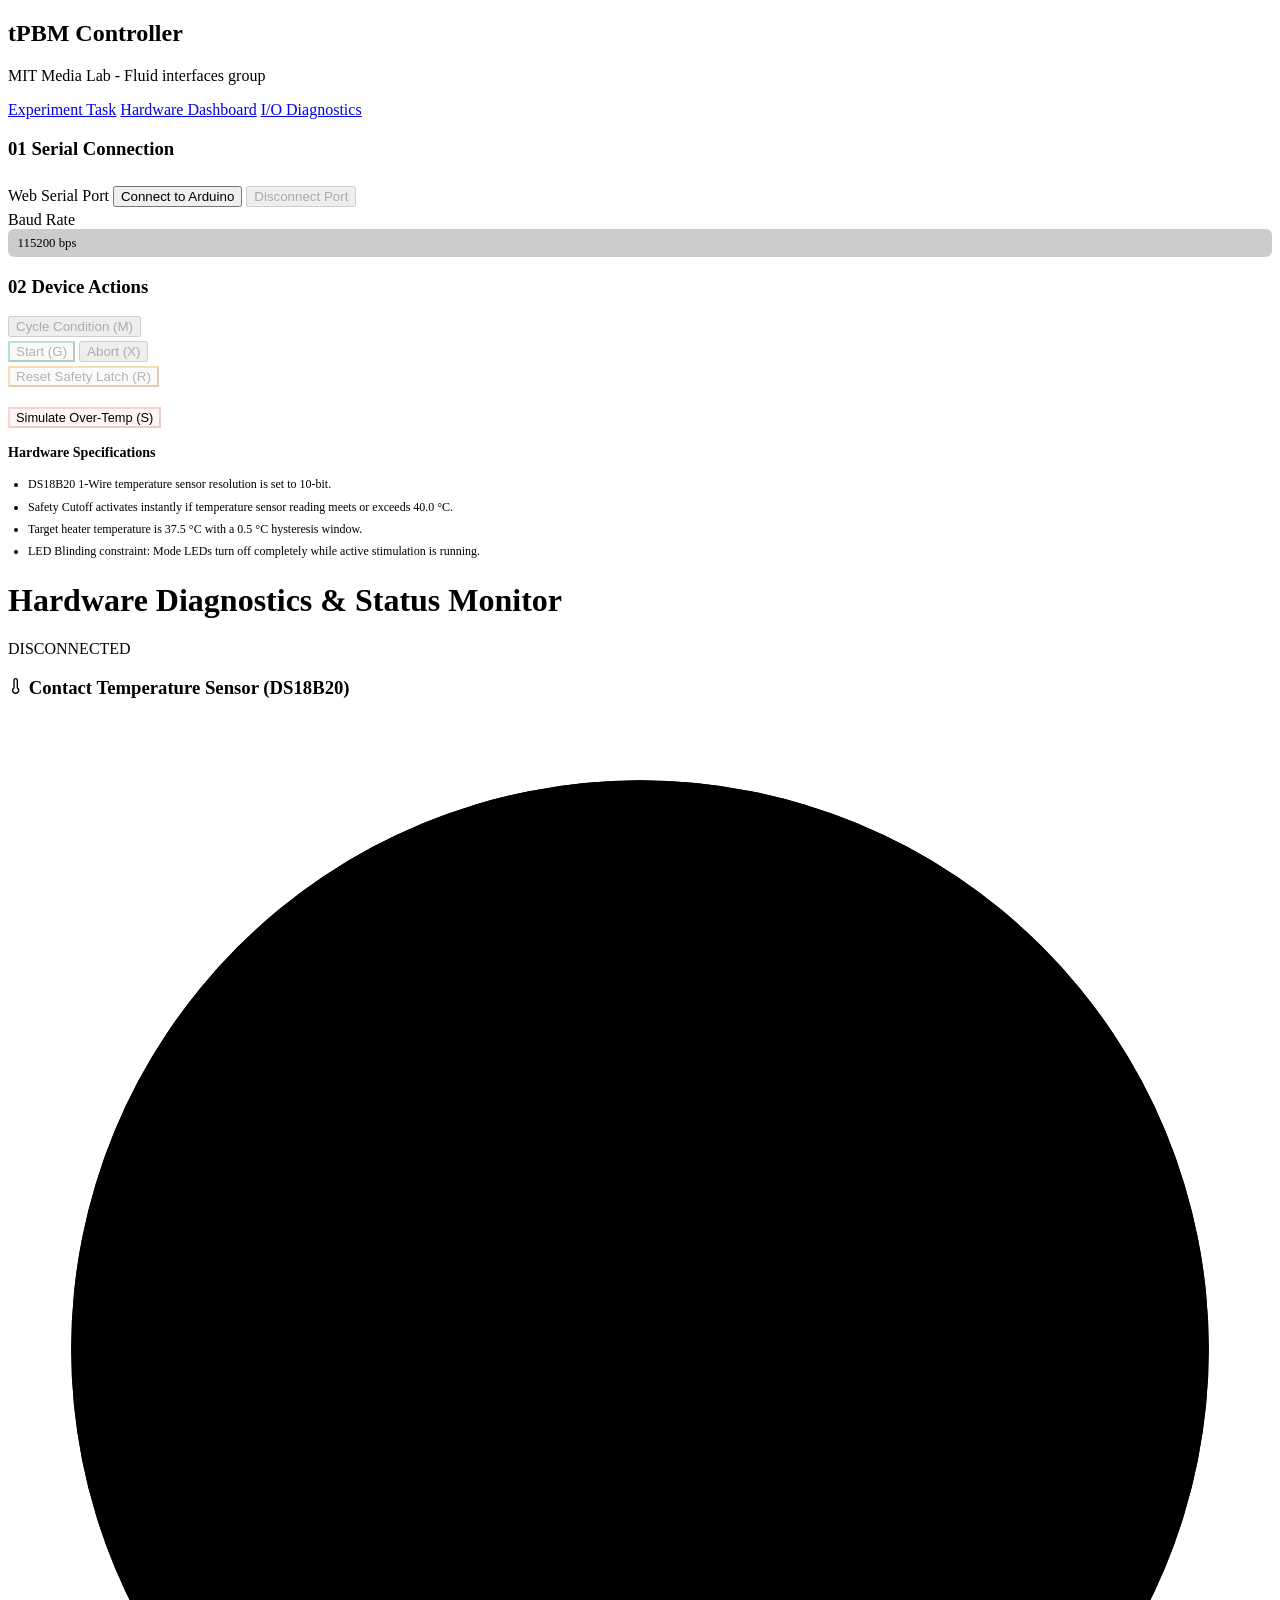
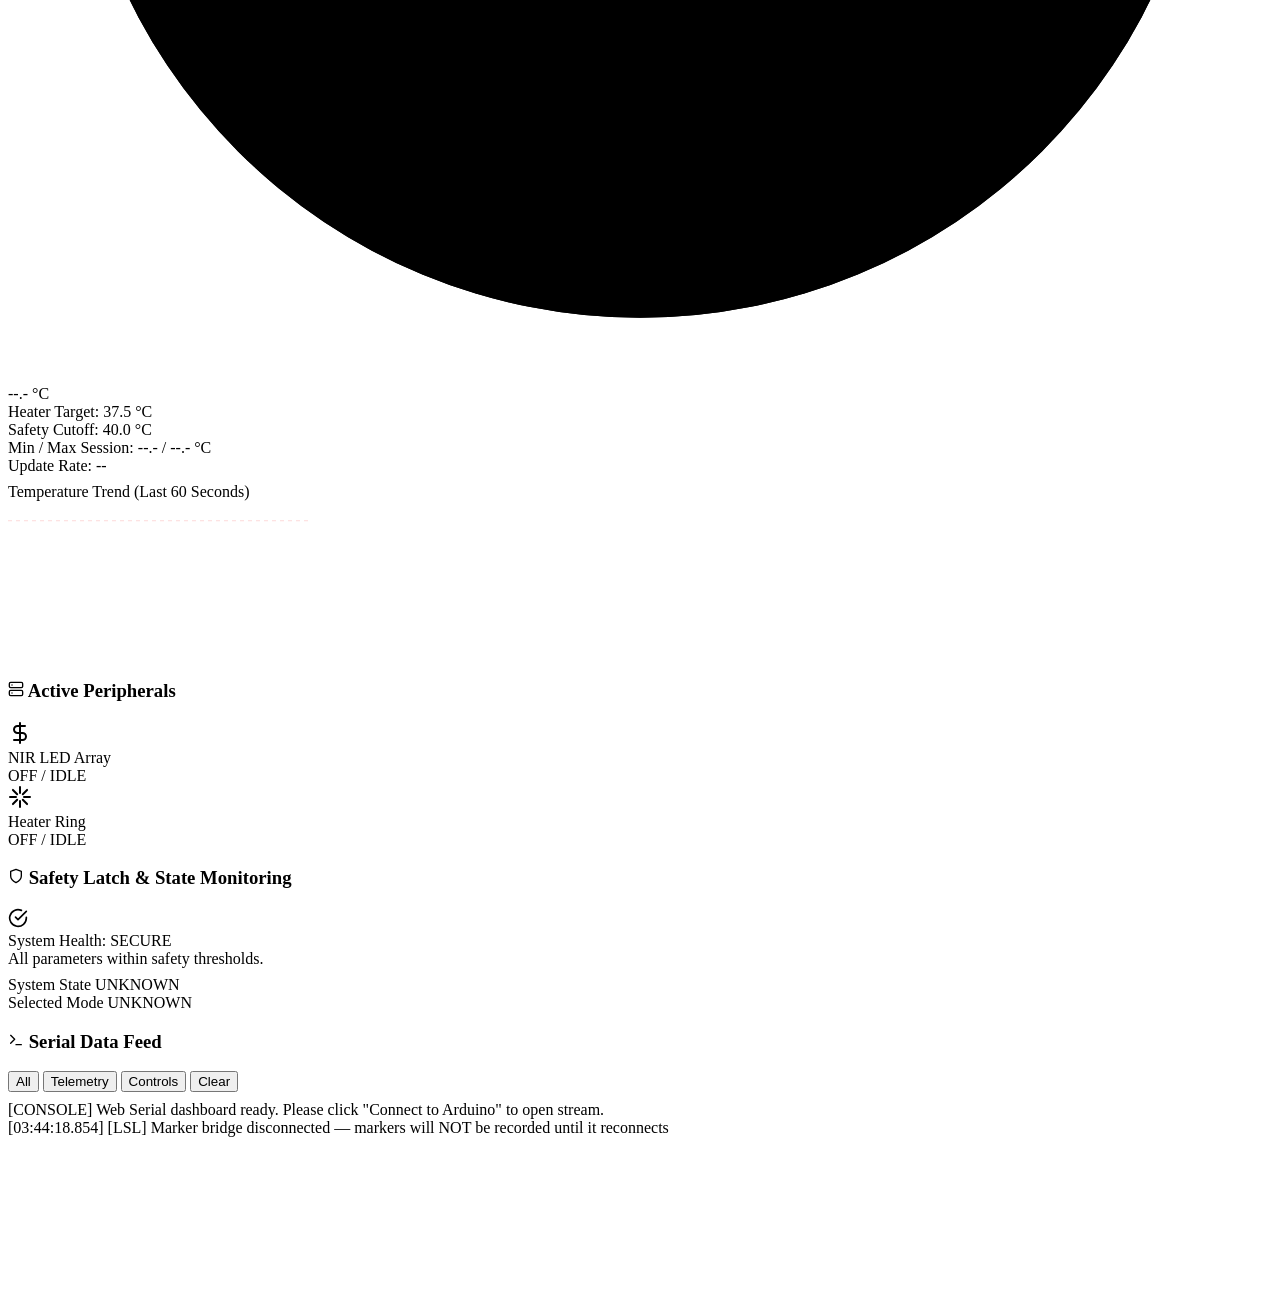
==== APP/arduino.html @ b8e6b04e "Add LSL marker bridge and wire experiment events to it New lsl_bridge/ (Python): publishes an LSL 't" ====
<!DOCTYPE html>
<html lang="en">
<head>
  <meta charset="UTF-8">
  <meta name="viewport" content="width=device-width, initial-scale=1.0">
  <title>NIR tPBM Arduino Dashboard</title>
  <link rel="preconnect" href="https://fonts.googleapis.com">
  <link rel="preconnect" href="https://fonts.gstatic.com" crossorigin>
  <link href="https://fonts.googleapis.com/css2?family=Outfit:wght@300;400;500;600;700&family=JetBrains+Mono:wght@400;500&display=swap" rel="stylesheet">
  <link rel="stylesheet" href="index.css">
</head>
<body>
  <div class="app-container">
    
    <!-- Sidebar Controls -->
    <aside class="dashboard-sidebar">
      <div class="sidebar-header">
        <div class="logo-area">
          <span class="logo-pulse"></span>
          <h2>tPBM Controller</h2>
        </div>
        <p class="subtitle">MIT Media Lab - Fluid interfaces group</p>
        <nav class="nav-links">
          <a href="index.html" class="nav-link">Experiment Task</a>
          <a href="arduino.html" class="nav-link active">Hardware Dashboard</a>
          <a href="io_test.html" class="nav-link">I/O Diagnostics</a>
        </nav>
      </div>

      <!-- Serial Interface Card -->
      <section class="panel-section">
        <h3><span class="section-num">01</span> Serial Connection</h3>
        <div class="input-group">
          <label>Web Serial Port</label>
          <button id="btn-serial-connect" class="btn btn-primary">Connect to Arduino</button>
          <button id="btn-serial-disconnect" class="btn btn-secondary" style="margin-top: 0.5rem;" disabled>Disconnect Port</button>
        </div>
        <div class="input-group" style="margin-top: 0.25rem;">
          <label>Baud Rate</label>
          <div style="font-family: var(--font-mono); font-size: 0.8rem; padding: 0.4rem 0.6rem; background: rgba(0,0,0,0.2); border-radius: 6px; border: 1px solid var(--border-color);">
            115200 bps
          </div>
        </div>
      </section>

      <!-- Hardware Controls -->
      <section class="panel-section">
        <h3><span class="section-num">02</span> Device Actions</h3>
        <button id="btn-cycle-mode" class="btn btn-secondary" disabled>Cycle Condition (M)</button>
        <div class="grid-2" style="margin-top: 0.25rem;">
          <button id="btn-start-stim" class="btn btn-secondary" style="border-color: rgba(16, 185, 129, 0.3);" disabled>Start (G)</button>
          <button id="btn-stop-stim" class="btn btn-danger" disabled>Abort (X)</button>
        </div>
        <button id="btn-reset-safety" class="btn btn-secondary" style="margin-top: 0.25rem; border-color: rgba(245, 158, 11, 0.3);" disabled>Reset Safety Latch (R)</button>
        
        <div style="border-top: 1px solid var(--border-color); padding-top: 0.75rem; margin-top: 0.5rem;">
          <button id="btn-sim-temp" class="btn btn-secondary" style="font-size: 0.8rem; background: rgba(239, 68, 68, 0.05); border-color: rgba(239, 68, 68, 0.2); color: var(--color-danger);" disabled>Simulate Over-Temp (S)</button>
        </div>
      </section>

      <!-- Connection Help -->
      <section class="panel-section" style="font-size: 0.75rem; line-height: 1.4; color: var(--text-muted);">
        <h3>Hardware Specifications</h3>
        <ul style="padding-left: 1.25rem; display: flex; flex-direction: column; gap: 0.35rem;">
          <li>DS18B20 1-Wire temperature sensor resolution is set to 10-bit.</li>
          <li>Safety Cutoff activates instantly if temperature sensor reading meets or exceeds 40.0 °C.</li>
          <li>Target heater temperature is 37.5 °C with a 0.5 °C hysteresis window.</li>
          <li>LED Blinding constraint: Mode LEDs turn off completely while active stimulation is running.</li>
        </ul>
      </section>
    </aside>

    <!-- Main Diagnostics Dashboard -->
    <main class="diagnostics-view">
      
      <!-- Dashboard Top Header Bar -->
      <div class="diagnostics-header">
        <h1>Hardware Diagnostics & Status Monitor</h1>
        <div id="connection-badge" class="arduino-badge disconnected">
          <span class="badge-dot"></span>
          <span id="connection-status-text">DISCONNECTED</span>
        </div>
      </div>

      <!-- Main Grid Layout -->
      <div class="diagnostics-grid">
        
        <!-- Left Column: Temperature and Actuators -->
        <div class="diagnostics-col">
          
          <!-- Temperature Widget Card -->
          <div class="diag-card" style="flex-grow: 1;">
            <h3>
              <svg width="16" height="16" viewBox="0 0 24 24" fill="none" stroke="currentColor" stroke-width="2" stroke-linecap="round" stroke-linejoin="round" style="color: var(--accent-secondary);"><path d="M14 14.76V3.5a2.5 2.5 0 0 0-5 0v11.26a4.5 4.5 0 1 0 5 0z"/></svg>
              Contact Temperature Sensor (DS18B20)
            </h3>
            <div class="diag-card-content">
              <div class="temp-gauge-container">
                
                <!-- SVG Radial Gauge -->
                <div class="temp-gauge-radial">
                  <svg class="temp-gauge-svg" viewBox="0 0 100 100">
                    <circle class="temp-gauge-bg" cx="50" cy="50" r="45" />
                    <circle id="temp-gauge-fill" class="temp-gauge-fill" cx="50" cy="50" r="45" />
                  </svg>
                  <div class="temp-gauge-text">
                    <span id="temp-display-val" class="temp-val-large">--.-</span>
                    <span class="temp-unit">°C</span>
                  </div>
                </div>

                <!-- Temperature Stats -->
                <div class="temp-stats">
                  <div class="temp-stat-row">
                    <span class="temp-stat-label">Heater Target:</span>
                    <span class="temp-stat-value" style="color: var(--color-warning);">37.5 °C</span>
                  </div>
                  <div class="temp-stat-row">
                    <span class="temp-stat-label">Safety Cutoff:</span>
                    <span class="temp-stat-value" style="color: var(--color-danger);">40.0 °C</span>
                  </div>
                  <div class="temp-stat-row">
                    <span class="temp-stat-label">Min / Max Session:</span>
                    <span class="temp-stat-value"><span id="temp-session-min">--.-</span> / <span id="temp-session-max">--.-</span> °C</span>
                  </div>
                  <div class="temp-stat-row">
                    <span class="temp-stat-label">Update Rate:</span>
                    <span class="temp-stat-value" id="temp-update-rate">--</span>
                  </div>
                </div>

              </div>

              <!-- Canvas Sparkline -->
              <div style="display: flex; flex-direction: column; gap: 0.35rem; margin-top: 0.5rem;">
                <span class="metric-label">Temperature Trend (Last 60 Seconds)</span>
                <div class="temp-history-container">
                  <canvas id="temp-sparkline" class="temp-history-canvas"></canvas>
                </div>
              </div>
            </div>
          </div>

          <!-- Actuators Panel -->
          <div class="diag-card">
            <h3>
              <svg width="16" height="16" viewBox="0 0 24 24" fill="none" stroke="currentColor" stroke-width="2" stroke-linecap="round" stroke-linejoin="round" style="color: var(--accent-primary);"><rect x="2" y="2" width="20" height="8" rx="2" ry="2"/><rect x="2" y="14" width="20" height="8" rx="2" ry="2"/><line x1="6" y1="6" x2="6.01" y2="6"/><line x1="6" y1="18" x2="6.01" y2="18"/></svg>
              Active Peripherals
            </h3>
            <div class="actuator-row">
              
              <!-- LEDs Pulse Indicator -->
              <div id="block-pulse" class="actuator-block">
                <div class="actuator-icon-wrapper">
                  <svg width="24" height="24" viewBox="0 0 24 24" fill="none" stroke="currentColor" stroke-width="2" stroke-linecap="round" stroke-linejoin="round"><path d="M12 2v20M17 5H9.5a3.5 3.5 0 0 0 0 7h5a3.5 3.5 0 0 1 0 7H6"/></svg>
                  <span class="actuator-indicator-dot"></span>
                </div>
                <div>
                  <div class="actuator-label">NIR LED Array</div>
                  <div id="pulse-status-text" class="actuator-status-txt">OFF / IDLE</div>
                </div>
              </div>

              <!-- Heater Status Indicator -->
              <div id="block-heater" class="actuator-block">
                <div class="actuator-icon-wrapper">
                  <svg width="24" height="24" viewBox="0 0 24 24" fill="none" stroke="currentColor" stroke-width="2" stroke-linecap="round" stroke-linejoin="round"><path d="M12 2v6M12 16v6M4.93 4.93l4.24 4.24M14.83 14.83l4.24 4.24M2 12h6M16 12h6M4.93 19.07l4.24-4.24M14.83 9.17l4.24-4.24"/></svg>
                  <span class="actuator-indicator-dot"></span>
                </div>
                <div>
                  <div class="actuator-label">Heater Ring</div>
                  <div id="heater-status-text" class="actuator-status-txt">OFF / IDLE</div>
                </div>
              </div>

            </div>
          </div>

        </div>

        <!-- Right Column: Safety & Terminal Logs -->
        <div class="diagnostics-col">
          
          <!-- System Integrity & Latch -->
          <div class="diag-card">
            <h3>
              <svg width="16" height="16" viewBox="0 0 24 24" fill="none" stroke="currentColor" stroke-width="2" stroke-linecap="round" stroke-linejoin="round" style="color: var(--color-success);"><path d="M12 22s8-4 8-10V5l-8-3-8 3v7c0 6 8 10 8 10z"/></svg>
              Safety Latch & State Monitoring
            </h3>
            
            <div id="safety-status-box" class="safety-status-box">
              <div class="safety-icon-container">
                <svg id="safety-icon-ok" width="20" height="20" viewBox="0 0 24 24" fill="none" stroke="currentColor" stroke-width="2" stroke-linecap="round" stroke-linejoin="round"><path d="M22 11.08V12a10 10 0 1 1-5.93-9.14"/><polyline points="22 4 12 14.01 9 11.01"/></svg>
                <svg id="safety-icon-tripped" width="20" height="20" viewBox="0 0 24 24" fill="none" stroke="currentColor" stroke-width="2" stroke-linecap="round" stroke-linejoin="round" style="display: none;"><path d="M10.29 3.86L1.82 18a2 2 0 0 0 1.71 3h16.94a2 2 0 0 0 1.71-3L13.71 3.86a2 2 0 0 0-3.42 0z"/><line x1="12" y1="9" x2="12" y2="13"/><line x1="12" y1="17" x2="12.01" y2="17"/></svg>
              </div>
              <div class="safety-info">
                <div id="safety-title-text" class="safety-title">System Health: SECURE</div>
                <div id="safety-desc-text" class="safety-desc">All parameters within safety thresholds.</div>
              </div>
            </div>

            <div class="state-summary-row" style="margin-top: 0.5rem;">
              <div class="state-summary-box">
                <span class="metric-label">System State</span>
                <span id="arduino-state-val" class="metric-value highlight" style="font-size: 1rem;">UNKNOWN</span>
              </div>
              <div class="state-summary-box">
                <span class="metric-label">Selected Mode</span>
                <span id="arduino-condition-val" class="metric-value" style="font-size: 1rem; color: var(--text-main);">UNKNOWN</span>
              </div>
            </div>
          </div>

          <!-- Raw Data Logs Card -->
          <div class="diag-card" style="flex-grow: 1; min-height: 250px;">
            <div class="console-header" style="border-bottom: 1px solid rgba(255, 255, 255, 0.04); padding-bottom: 0.5rem;">
              <h3>
                <svg width="16" height="16" viewBox="0 0 24 24" fill="none" stroke="currentColor" stroke-width="2" stroke-linecap="round" stroke-linejoin="round" style="color: var(--accent-secondary);"><polyline points="4 17 10 11 4 5"/><line x1="12" y1="19" x2="20" y2="19"/></svg>
                Serial Data Feed
              </h3>
              <div class="log-filters">
                <button class="filter-btn active" data-filter="all">All</button>
                <button class="filter-btn" data-filter="telemetry">Telemetry</button>
                <button class="filter-btn" data-filter="controls">Controls</button>
                <button class="filter-btn" id="btn-clear-diag-console">Clear</button>
              </div>
            </div>
            
            <div id="diag-console-output" class="console-terminal" style="flex-grow: 1; max-height: none;">
              <div class="log-line system">[CONSOLE] Web Serial dashboard ready. Please click "Connect to Arduino" to open stream.</div>
            </div>
          </div>

        </div>

      </div>

    </main>

  </div>

  <script src="lsl_markers.js?v=1"></script>
  <script src="arduino.js"></script>
</body>
</html>
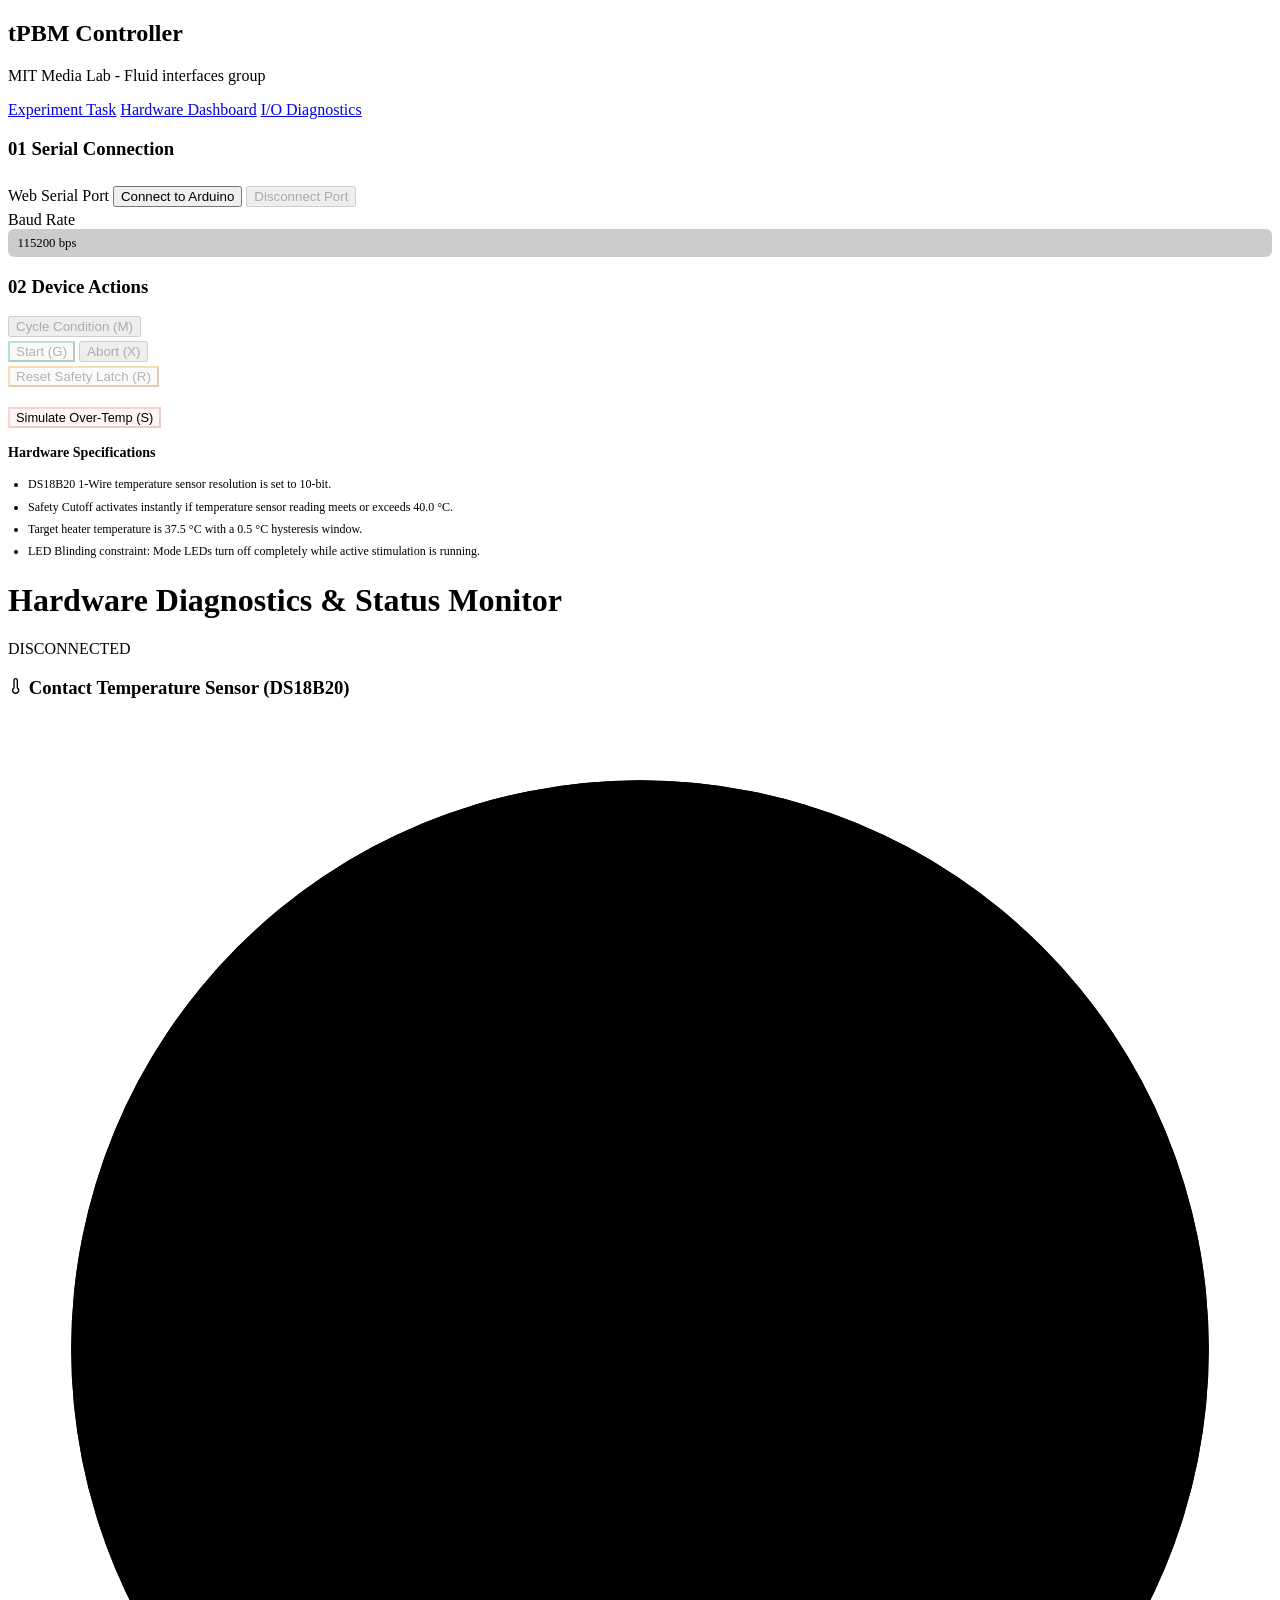
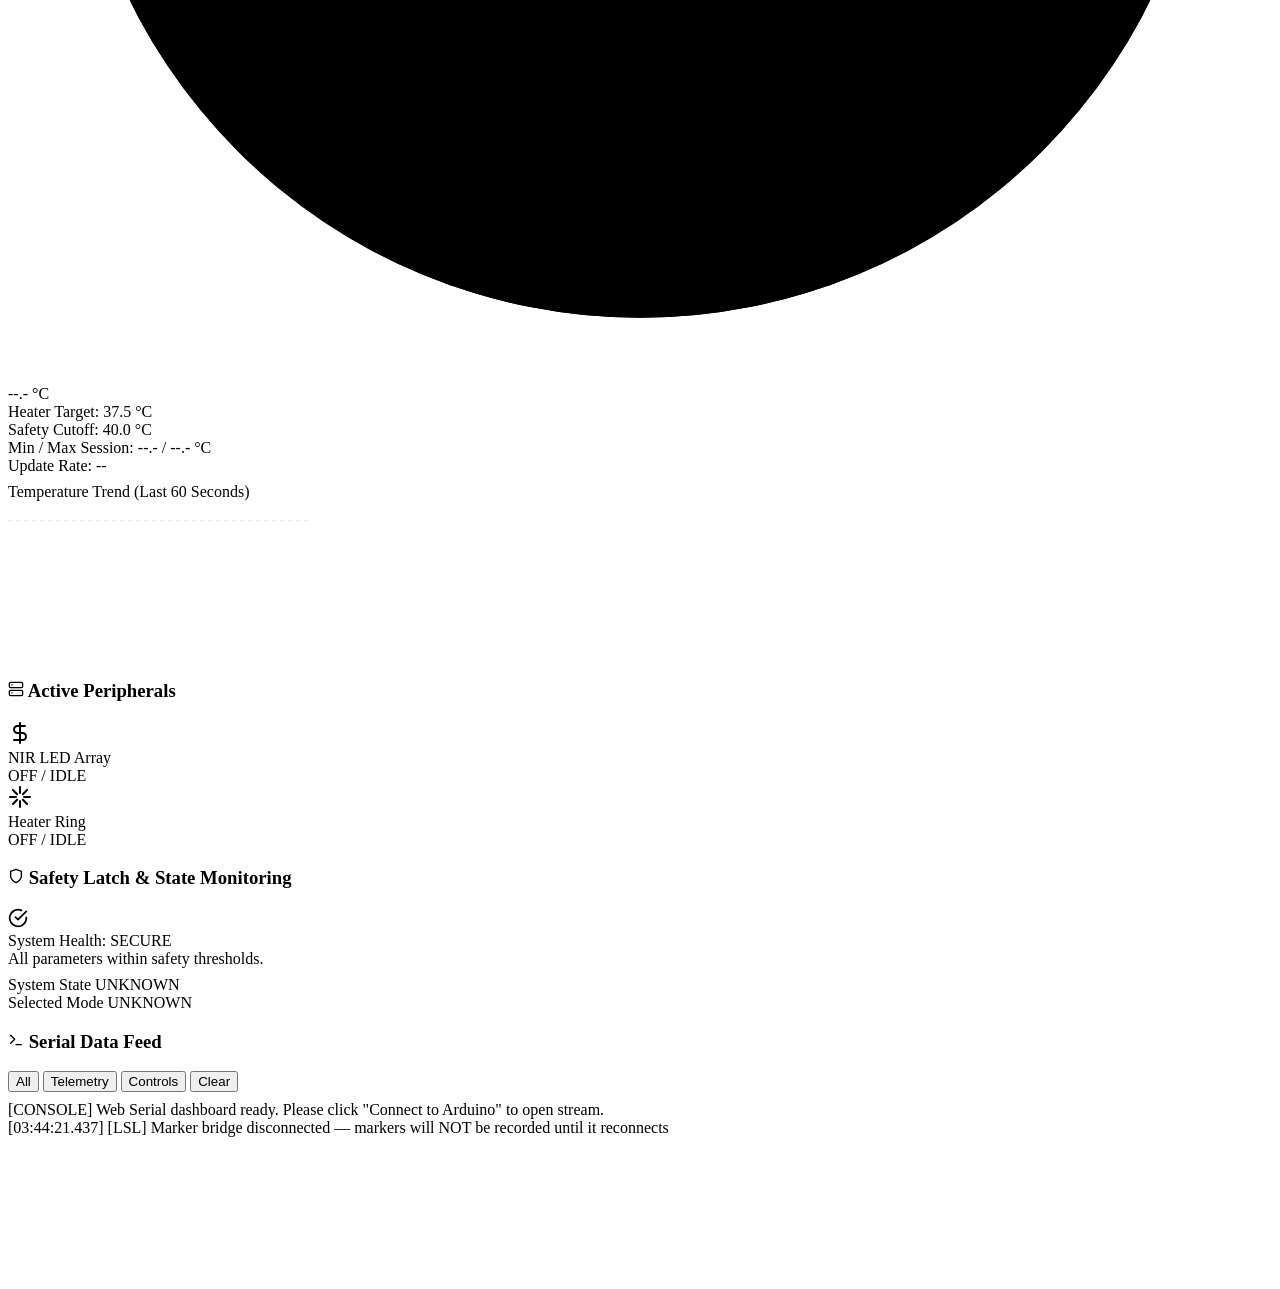
==== commit 0a1f6a4f: "Fix hardware dashboard showing UNKNOWN state/mode at idle Two display bugs made the dashboard look d" ====
--- a/APP/arduino.html
+++ b/APP/arduino.html
@@ -240,6 +240,6 @@
   </div>
 
   <script src="lsl_markers.js?v=1"></script>
-  <script src="arduino.js"></script>
+  <script src="arduino.js?v=2"></script>
 </body>
 </html>
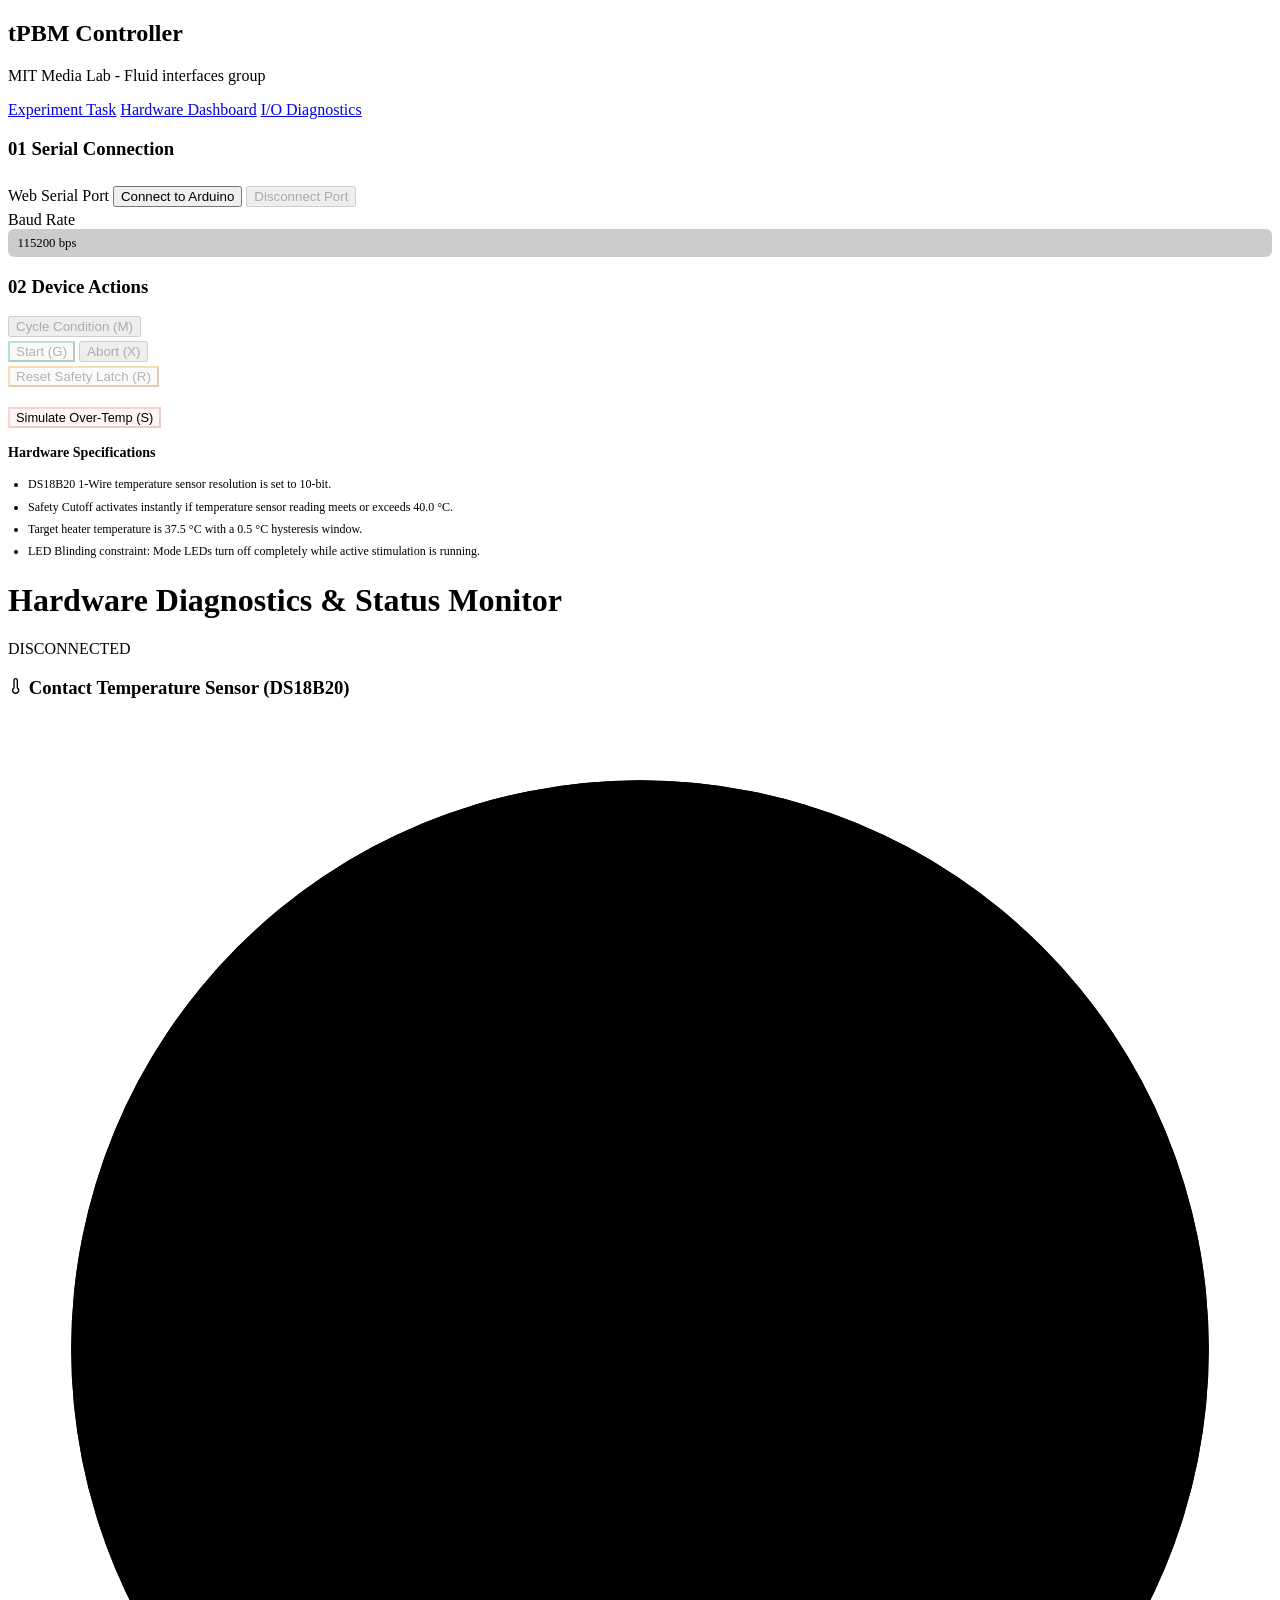
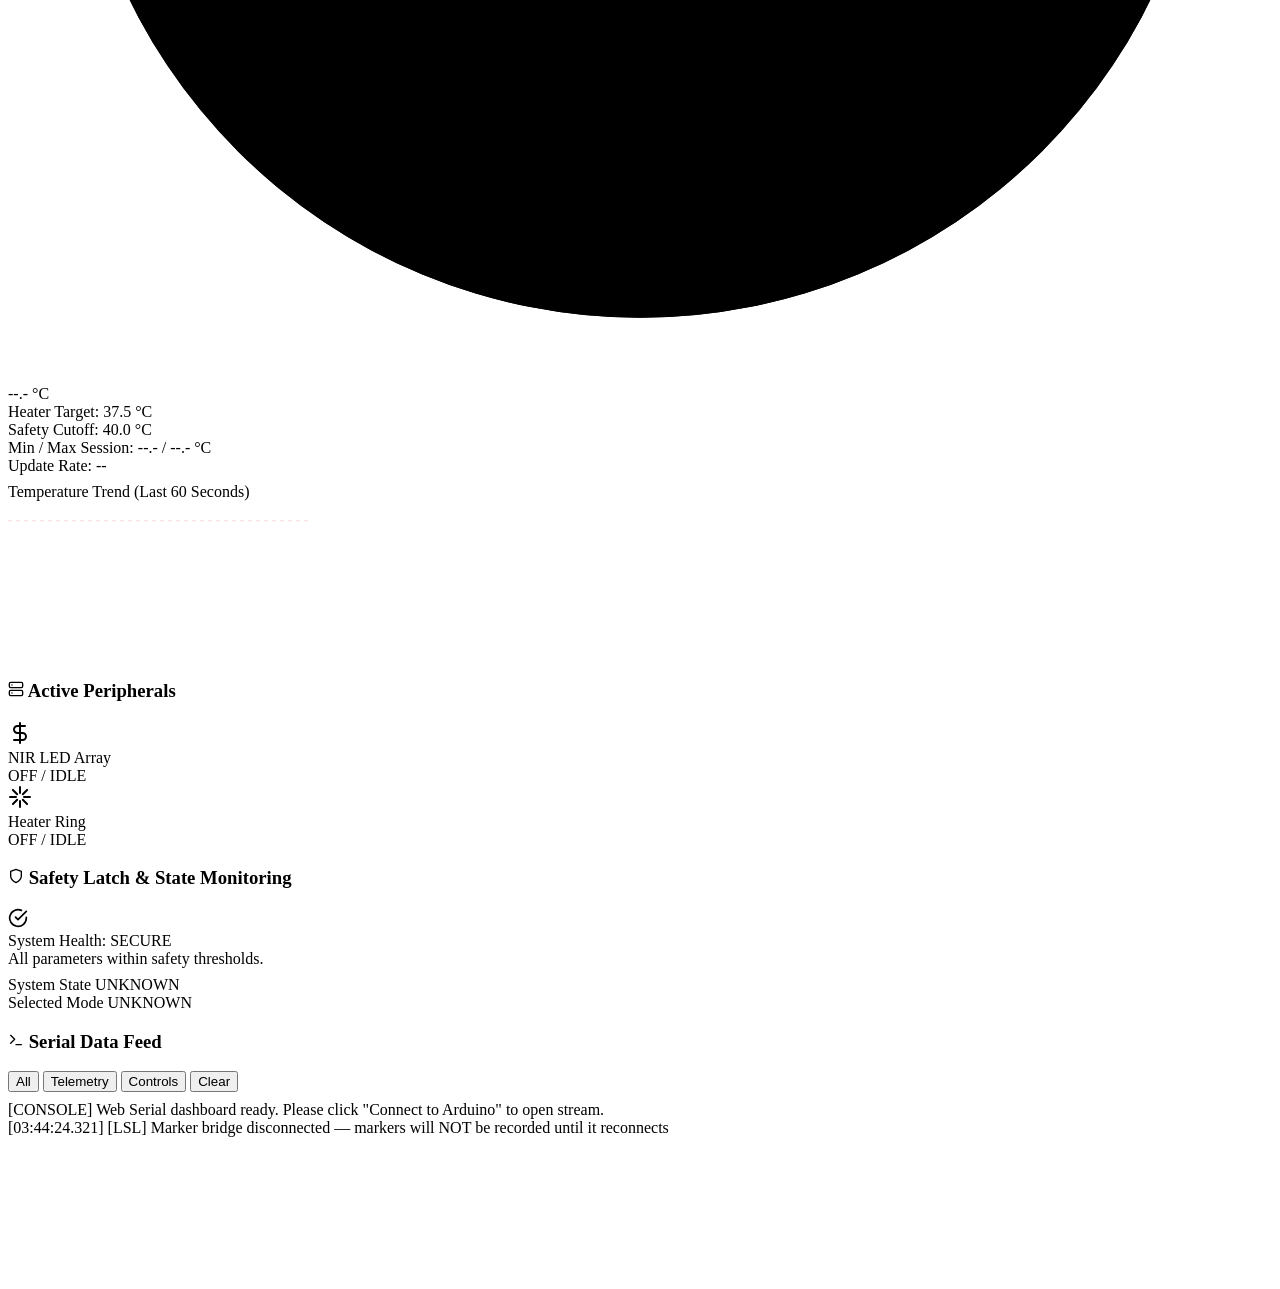
==== commit 3627e1c1: "Fix dashboard read loop crashing on invalid canvas color The sparkline called addColorStop with 'var" ====
--- a/APP/arduino.html
+++ b/APP/arduino.html
@@ -240,6 +240,6 @@
   </div>
 
   <script src="lsl_markers.js?v=1"></script>
-  <script src="arduino.js?v=2"></script>
+  <script src="arduino.js?v=3"></script>
 </body>
 </html>
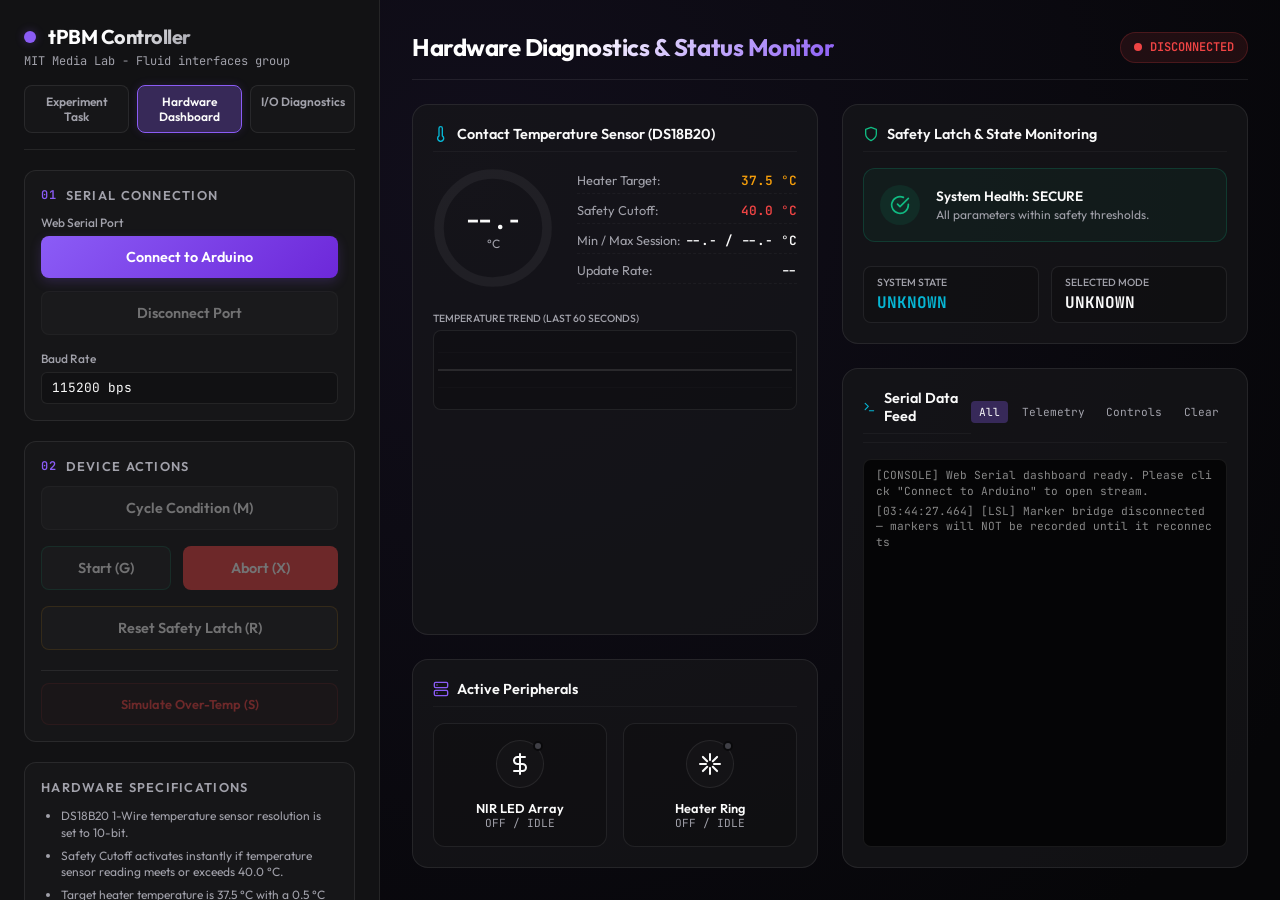
==== commit 0b9f351e: "Fix hardware-dashboard safety bugs, add live condition switch and cross-tab serial lock Firmware (fi" ====
--- a/APP/arduino.html
+++ b/APP/arduino.html
@@ -239,7 +239,8 @@
 
   </div>
 
+  <script src="serial_lock.js?v=1"></script>
   <script src="lsl_markers.js?v=1"></script>
-  <script src="arduino.js?v=3"></script>
+  <script src="arduino.js?v=6"></script>
 </body>
 </html>
--- a/APP/index.css
+++ b/APP/index.css
@@ -0,0 +1,1106 @@
+/* Modern CSS Variables & Reset */
+:root {
+  --bg-dark: #09090b;
+  --bg-panel: rgba(24, 24, 27, 0.7);
+  --border-color: rgba(255, 255, 255, 0.08);
+  
+  --accent-primary: #8b5cf6; /* violet-500 */
+  --accent-primary-glow: rgba(139, 92, 246, 0.3);
+  --accent-secondary: #06b6d4; /* cyan-500 */
+  
+  --color-success: #10b981; /* emerald-500 */
+  --color-warning: #f59e0b; /* amber-500 */
+  --color-danger: #ef4444; /* red-500 */
+  
+  --text-main: #fafafa;
+  --text-muted: #a1a1aa;
+  --text-dark: #27272a;
+  
+  --font-sans: 'Outfit', -apple-system, BlinkMacSystemFont, "Segoe UI", Roboto, sans-serif;
+  --font-mono: 'JetBrains Mono', monospace;
+}
+
+* {
+  box-sizing: border-box;
+  margin: 0;
+  padding: 0;
+  user-select: none;
+}
+
+body {
+  font-family: var(--font-sans);
+  background-color: var(--bg-dark);
+  color: var(--text-main);
+  overflow: hidden;
+  height: 100vh;
+  width: 100vw;
+}
+
+/* App Layout */
+.app-container {
+  display: flex;
+  height: 100vh;
+  width: 100vw;
+}
+
+/* Sidebar Dashboard Style */
+.dashboard-sidebar {
+  width: 380px;
+  background-color: #121214;
+  border-right: 1px solid var(--border-color);
+  padding: 1.5rem;
+  display: flex;
+  flex-direction: column;
+  gap: 1.25rem;
+  overflow-y: auto;
+  z-index: 10;
+  flex-shrink: 0;
+}
+
+.sidebar-header {
+  padding-bottom: 1rem;
+  border-bottom: 1px solid var(--border-color);
+}
+
+.logo-area {
+  display: flex;
+  align-items: center;
+  gap: 0.75rem;
+}
+
+.logo-pulse {
+  width: 12px;
+  height: 12px;
+  background-color: var(--accent-primary);
+  border-radius: 50%;
+  box-shadow: 0 0 10px var(--accent-primary-glow);
+  position: relative;
+  display: inline-block;
+}
+
+.logo-pulse::after {
+  content: '';
+  position: absolute;
+  top: -4px;
+  left: -4px;
+  right: -4px;
+  bottom: -4px;
+  border: 1px solid var(--accent-primary);
+  border-radius: 50%;
+  animation: pulse-ring 2s infinite ease-out;
+  opacity: 0;
+}
+
+@keyframes pulse-ring {
+  0% { transform: scale(0.5); opacity: 1; }
+  100% { transform: scale(1.8); opacity: 0; }
+}
+
+.logo-area h2 {
+  font-size: 1.25rem;
+  font-weight: 700;
+  letter-spacing: -0.025em;
+  background: linear-gradient(135deg, #fff 40%, var(--text-muted));
+  -webkit-background-clip: text;
+  -webkit-text-fill-color: transparent;
+}
+
+.subtitle {
+  font-size: 0.75rem;
+  color: var(--text-muted);
+  font-family: var(--font-mono);
+  margin-top: 0.25rem;
+}
+
+/* Panel Sections */
+.panel-section {
+  display: flex;
+  flex-direction: column;
+  gap: 0.75rem;
+  background-color: rgba(255, 255, 255, 0.02);
+  border: 1px solid var(--border-color);
+  padding: 1rem;
+  border-radius: 12px;
+}
+
+.panel-section h3 {
+  font-size: 0.8rem;
+  text-transform: uppercase;
+  letter-spacing: 0.1em;
+  color: var(--text-muted);
+  display: flex;
+  align-items: center;
+  gap: 0.5rem;
+  font-weight: 600;
+}
+
+.section-num {
+  font-family: var(--font-mono);
+  color: var(--accent-primary);
+  font-size: 0.75rem;
+}
+
+/* Form Controls */
+.input-group {
+  display: flex;
+  flex-direction: column;
+  gap: 0.35rem;
+}
+
+.input-group label {
+  font-size: 0.75rem;
+  color: var(--text-muted);
+  font-weight: 500;
+}
+
+input[type="text"], input[type="number"], select {
+  background-color: rgba(0, 0, 0, 0.3);
+  border: 1px solid var(--border-color);
+  color: var(--text-main);
+  padding: 0.6rem 0.8rem;
+  border-radius: 8px;
+  font-family: var(--font-sans);
+  font-size: 0.875rem;
+  transition: all 0.2s ease;
+  width: 100%;
+  outline: none;
+}
+
+input[type="text"]:focus, input[type="number"]:focus, select:focus {
+  border-color: var(--accent-primary);
+  box-shadow: 0 0 0 2px var(--accent-primary-glow);
+}
+
+.grid-2 {
+  display: grid;
+  grid-template-columns: 1fr 1.2fr;
+  gap: 0.75rem;
+}
+
+/* Buttons */
+.btn {
+  display: inline-flex;
+  align-items: center;
+  justify-content: center;
+  padding: 0.75rem 1.25rem;
+  font-family: var(--font-sans);
+  font-size: 0.9rem;
+  font-weight: 600;
+  border-radius: 8px;
+  border: none;
+  cursor: pointer;
+  transition: all 0.2s ease;
+  width: 100%;
+}
+
+.btn-primary {
+  background: linear-gradient(135deg, var(--accent-primary), #6d28d9);
+  color: #fff;
+  box-shadow: 0 4px 12px rgba(139, 92, 246, 0.2);
+}
+
+.btn-primary:hover:not(:disabled) {
+  transform: translateY(-1px);
+  box-shadow: 0 6px 16px rgba(139, 92, 246, 0.35);
+}
+
+.btn-primary:active:not(:disabled) {
+  transform: translateY(0);
+}
+
+.btn-danger {
+  background-color: var(--color-danger);
+  color: #fff;
+  box-shadow: 0 4px 12px rgba(239, 68, 68, 0.15);
+}
+
+.btn-danger:hover:not(:disabled) {
+  background-color: #dc2626;
+  box-shadow: 0 6px 16px rgba(239, 68, 68, 0.25);
+}
+
+.btn-secondary {
+  background-color: rgba(255, 255, 255, 0.05);
+  border: 1px solid var(--border-color);
+  color: var(--text-main);
+}
+
+.btn-secondary:hover:not(:disabled) {
+  background-color: rgba(255, 255, 255, 0.1);
+}
+
+.btn:disabled {
+  opacity: 0.4;
+  cursor: not-allowed;
+  transform: none !important;
+  box-shadow: none !important;
+}
+
+.audio-test-row {
+  display: flex;
+  align-items: center;
+  gap: 0.75rem;
+  width: 100%;
+}
+
+.audio-test-row .btn {
+  flex-grow: 1;
+}
+
+.vol-slider {
+  display: flex;
+  align-items: center;
+  gap: 0.5rem;
+  background-color: rgba(0, 0, 0, 0.2);
+  padding: 0.4rem 0.6rem;
+  border-radius: 8px;
+  border: 1px solid var(--border-color);
+}
+
+.vol-slider label {
+  font-size: 0.65rem;
+  color: var(--text-muted);
+  font-family: var(--font-mono);
+}
+
+.vol-slider input[type="range"] {
+  width: 50px;
+  accent-color: var(--accent-primary);
+  cursor: pointer;
+}
+
+/* Statistics Layout */
+.metrics-grid {
+  display: grid;
+  grid-template-columns: 1fr 1fr;
+  gap: 0.5rem;
+}
+
+.metric-card {
+  background-color: rgba(0, 0, 0, 0.2);
+  border: 1px solid var(--border-color);
+  padding: 0.6rem 0.75rem;
+  border-radius: 8px;
+  display: flex;
+  flex-direction: column;
+  gap: 0.15rem;
+}
+
+.metric-label {
+  font-size: 0.65rem;
+  color: var(--text-muted);
+  text-transform: uppercase;
+  font-weight: 500;
+}
+
+.metric-value {
+  font-size: 1.15rem;
+  font-weight: 700;
+  font-family: var(--font-mono);
+}
+
+.metric-value.highlight {
+  color: var(--accent-secondary);
+}
+
+.metric-value.warn {
+  color: var(--color-warning);
+}
+
+/* Console Style */
+.console-section {
+  flex-grow: 1;
+  display: flex;
+  flex-direction: column;
+  min-height: 180px;
+  gap: 0.5rem;
+}
+
+.console-header {
+  display: flex;
+  justify-content: space-between;
+  align-items: center;
+}
+
+.console-header button {
+  background: none;
+  border: none;
+  color: var(--text-muted);
+  font-size: 0.7rem;
+  cursor: pointer;
+  font-family: var(--font-mono);
+}
+
+.console-header button:hover {
+  color: var(--text-main);
+}
+
+.console-terminal {
+  flex-grow: 1;
+  background-color: #050506;
+  border: 1px solid var(--border-color);
+  border-radius: 8px;
+  padding: 0.5rem 0.75rem;
+  font-family: var(--font-mono);
+  font-size: 0.7rem;
+  overflow-y: auto;
+  display: flex;
+  flex-direction: column;
+  gap: 0.25rem;
+  max-height: 250px;
+}
+
+.log-line {
+  line-height: 1.4;
+  word-break: break-all;
+}
+
+.log-line.system { color: #888; }
+.log-line.stim { color: var(--accent-secondary); font-weight: 500; }
+.log-line.press { color: var(--color-success); }
+.log-line.error { color: var(--color-danger); }
+.log-line.info { color: var(--accent-primary); }
+
+/* Saved Runs List */
+.history-section {
+  max-height: 180px;
+}
+
+.history-list {
+  display: flex;
+  flex-direction: column;
+  gap: 0.35rem;
+  overflow-y: auto;
+  max-height: 90px;
+  margin-bottom: 0.25rem;
+}
+
+.empty-history {
+  font-size: 0.75rem;
+  color: var(--text-muted);
+  font-style: italic;
+  text-align: center;
+  padding: 0.5rem;
+}
+
+.history-item {
+  display: flex;
+  justify-content: space-between;
+  align-items: center;
+  background-color: rgba(255, 255, 255, 0.02);
+  border: 1px solid var(--border-color);
+  padding: 0.4rem 0.6rem;
+  border-radius: 6px;
+  font-size: 0.75rem;
+}
+
+.history-info {
+  display: flex;
+  flex-direction: column;
+}
+
+.history-name {
+  font-weight: 500;
+}
+
+.history-meta {
+  font-size: 0.65rem;
+  color: var(--text-muted);
+  font-family: var(--font-mono);
+}
+
+.btn-download-run {
+  background: none;
+  border: none;
+  color: var(--accent-secondary);
+  font-weight: 600;
+  cursor: pointer;
+}
+
+.btn-download-run:hover {
+  text-decoration: underline;
+}
+
+.btn-clear-history {
+  background: none;
+  border: none;
+  color: rgba(239, 68, 68, 0.6);
+  font-size: 0.7rem;
+  font-family: var(--font-sans);
+  cursor: pointer;
+  text-align: left;
+}
+
+.btn-clear-history:hover {
+  color: var(--color-danger);
+}
+
+/* Participant Area (Right side) */
+.participant-view {
+  flex-grow: 1;
+  background: radial-gradient(circle at center, #1b152d 0%, #060608 100%);
+  display: flex;
+  flex-direction: column;
+  align-items: center;
+  justify-content: center;
+  position: relative;
+  overflow: hidden;
+  padding: 2rem;
+  transition: background 0.5s ease;
+}
+
+.participant-view.active-trial {
+  background: #050507; /* Darker, distraction-free */
+}
+
+/* Blinding focus dot */
+.blinding-dot {
+  width: 4px;
+  height: 4px;
+  background-color: rgba(255, 255, 255, 0.05); /* Barely visible */
+  border-radius: 50%;
+  position: absolute;
+  top: 50%;
+  left: 50%;
+  transform: translate(-50%, -50%);
+  transition: opacity 0.5s ease;
+}
+
+.participant-view.active-trial .blinding-dot {
+  opacity: 0.2;
+}
+
+/* Glassmorphism Instruction Panel */
+.instruction-box {
+  background: var(--bg-panel);
+  backdrop-filter: blur(12px);
+  -webkit-backdrop-filter: blur(12px);
+  border: 1px solid var(--border-color);
+  padding: 2.25rem 2.5rem;
+  border-radius: 20px;
+  max-width: 520px;
+  text-align: center;
+  box-shadow: 0 20px 40px rgba(0, 0, 0, 0.4);
+  z-index: 5;
+  transition: all 0.4s cubic-bezier(0.16, 1, 0.3, 1);
+}
+
+.instruction-box h1 {
+  font-size: 1.5rem;
+  font-weight: 700;
+  margin-bottom: 0.75rem;
+  background: linear-gradient(135deg, #ffffff 40%, var(--accent-primary));
+  -webkit-background-clip: text;
+  -webkit-text-fill-color: transparent;
+}
+
+.instruction-box p {
+  font-size: 0.9rem;
+  color: var(--text-muted);
+  line-height: 1.5;
+  margin-bottom: 1.5rem;
+}
+
+.task-info {
+  display: flex;
+  flex-direction: column;
+  gap: 0.6rem;
+  background: rgba(0, 0, 0, 0.2);
+  border: 1px solid var(--border-color);
+  padding: 1rem;
+  border-radius: 10px;
+  margin-bottom: 1.25rem;
+}
+
+.info-item {
+  display: flex;
+  justify-content: space-between;
+  align-items: center;
+  font-size: 0.85rem;
+}
+
+.info-key {
+  color: var(--text-muted);
+}
+
+.info-val {
+  font-weight: 600;
+}
+
+.info-val.kbd {
+  font-family: var(--font-mono);
+  background-color: var(--text-dark);
+  color: var(--text-main);
+  padding: 0.1rem 0.4rem;
+  border-radius: 4px;
+  border: 1px solid rgba(255,255,255,0.1);
+  font-size: 0.75rem;
+}
+
+.closing-note {
+  font-size: 0.75rem !important;
+  color: var(--color-warning) !important;
+  font-weight: 500;
+  margin-bottom: 0 !important;
+}
+
+/* Live RT Plot SVG Chart */
+.live-chart-container {
+  position: absolute;
+  bottom: 2rem;
+  left: 2rem;
+  right: 2rem;
+  background: rgba(10, 10, 12, 0.4);
+  border: 1px solid var(--border-color);
+  border-radius: 16px;
+  padding: 1rem;
+  z-index: 4;
+  backdrop-filter: blur(8px);
+  -webkit-backdrop-filter: blur(8px);
+  transition: opacity 0.4s ease, transform 0.4s cubic-bezier(0.16, 1, 0.3, 1);
+  opacity: 1;
+}
+
+.live-chart-container.hidden {
+  opacity: 0;
+  transform: translateY(15px);
+  pointer-events: none;
+}
+
+.reaction-chart {
+  width: 100%;
+  height: 120px;
+  display: block;
+}
+
+.chart-gridline {
+  stroke: rgba(255, 255, 255, 0.05);
+  stroke-width: 1;
+  stroke-dasharray: 4,4;
+}
+
+.chart-gridlabel {
+  fill: var(--text-muted);
+  font-size: 8px;
+  font-family: var(--font-mono);
+}
+
+.chart-path {
+  fill: none;
+  stroke: url(#chart-grad);
+  stroke-width: 2.5;
+  stroke-linecap: round;
+  stroke-linejoin: round;
+}
+
+.chart-dot {
+  fill: var(--accent-secondary);
+  stroke: var(--bg-dark);
+  stroke-width: 1.5;
+  cursor: pointer;
+  transition: r 0.2s ease;
+}
+
+.chart-dot:hover {
+  r: 6;
+}
+
+.chart-dot.premature {
+  fill: var(--color-danger);
+}
+
+/* Stimulus screen flash */
+.stimulus-flash {
+  position: absolute;
+  top: 0;
+  left: 0;
+  right: 0;
+  bottom: 0;
+  background-color: rgba(255, 255, 255, 0.03); /* Dimmed to avoid blinding break */
+  opacity: 0;
+  pointer-events: none;
+  z-index: 2;
+  transition: opacity 0.05s ease-out;
+}
+
+.stimulus-flash.flash-active {
+  opacity: 1;
+  transition: none; /* Instant on */
+}
+
+/* Custom Scrollbars */
+::-webkit-scrollbar {
+  width: 6px;
+  height: 6px;
+}
+
+::-webkit-scrollbar-track {
+  background: transparent;
+}
+
+::-webkit-scrollbar-thumb {
+  background: var(--border-color);
+  border-radius: 3px;
+}
+
+::-webkit-scrollbar-thumb:hover {
+  background: rgba(255, 255, 255, 0.15);
+}
+
+/* Sequence Tag Display style */
+.sequence-display {
+  background-color: rgba(0, 0, 0, 0.3);
+  border: 1px dashed var(--border-color);
+  color: var(--accent-secondary);
+  padding: 0.5rem 0.75rem;
+  border-radius: 8px;
+  font-size: 0.8rem;
+  font-family: var(--font-mono);
+  text-align: center;
+  font-weight: 500;
+  white-space: nowrap;
+  overflow: hidden;
+  text-overflow: ellipsis;
+}
+
+/* Navigation Links in Sidebar Header */
+.nav-links {
+  display: flex;
+  gap: 0.5rem;
+  margin-top: 1rem;
+  width: 100%;
+}
+
+.nav-link {
+  flex: 1;
+  text-align: center;
+  padding: 0.5rem;
+  border-radius: 8px;
+  text-decoration: none;
+  font-size: 0.75rem;
+  font-weight: 600;
+  color: var(--text-muted);
+  border: 1px solid var(--border-color);
+  background-color: rgba(255, 255, 255, 0.02);
+  transition: all 0.2s ease;
+  font-family: var(--font-sans);
+}
+
+.nav-link:hover {
+  background-color: rgba(255, 255, 255, 0.06);
+  color: var(--text-main);
+}
+
+.nav-link.active {
+  border-color: var(--accent-primary);
+  background-color: var(--accent-primary-glow);
+  color: var(--text-main);
+  box-shadow: 0 0 10px rgba(139, 92, 246, 0.15);
+}
+
+/* Arduino Diagnostics View Layout */
+.diagnostics-view {
+  flex-grow: 1;
+  background: radial-gradient(circle at 10% 20%, #110e1b 0%, #060608 90%);
+  display: flex;
+  flex-direction: column;
+  padding: 2rem;
+  gap: 1.5rem;
+  overflow-y: auto;
+  height: 100%;
+}
+
+.diagnostics-header {
+  display: flex;
+  justify-content: space-between;
+  align-items: center;
+  border-bottom: 1px solid var(--border-color);
+  padding-bottom: 1rem;
+}
+
+.diagnostics-header h1 {
+  font-size: 1.5rem;
+  font-weight: 700;
+  letter-spacing: -0.02em;
+  background: linear-gradient(135deg, #fff 40%, var(--accent-primary));
+  -webkit-background-clip: text;
+  -webkit-text-fill-color: transparent;
+}
+
+.arduino-badge {
+  padding: 0.4rem 0.8rem;
+  border-radius: 20px;
+  font-family: var(--font-mono);
+  font-size: 0.75rem;
+  font-weight: 600;
+  display: flex;
+  align-items: center;
+  gap: 0.5rem;
+  border: 1px solid var(--border-color);
+}
+
+.arduino-badge.disconnected {
+  background-color: rgba(239, 68, 68, 0.1);
+  color: var(--color-danger);
+  border-color: rgba(239, 68, 68, 0.2);
+}
+
+.arduino-badge.connected {
+  background-color: rgba(16, 185, 129, 0.1);
+  color: var(--color-success);
+  border-color: rgba(16, 185, 129, 0.2);
+  box-shadow: 0 0 10px rgba(16, 185, 129, 0.1);
+}
+
+.arduino-badge .badge-dot {
+  width: 8px;
+  height: 8px;
+  border-radius: 50%;
+  background-color: currentColor;
+}
+
+.arduino-badge.connected .badge-dot {
+  animation: pulse-ring 1.5s infinite;
+}
+
+/* 2-Column Grid Layout */
+.diagnostics-grid {
+  display: grid;
+  grid-template-columns: 1fr 1fr;
+  gap: 1.5rem;
+  flex-grow: 1;
+}
+
+.diagnostics-col {
+  display: flex;
+  flex-direction: column;
+  gap: 1.5rem;
+}
+
+/* Diagnostics Card */
+.diag-card {
+  background-color: var(--bg-panel);
+  border: 1px solid var(--border-color);
+  border-radius: 16px;
+  padding: 1.25rem;
+  display: flex;
+  flex-direction: column;
+  gap: 1rem;
+  position: relative;
+  overflow: hidden;
+}
+
+.diag-card h3 {
+  font-size: 0.9rem;
+  font-weight: 600;
+  color: var(--text-main);
+  display: flex;
+  align-items: center;
+  gap: 0.5rem;
+  text-transform: none;
+  letter-spacing: normal;
+  border-bottom: 1px solid rgba(255, 255, 255, 0.04);
+  padding-bottom: 0.5rem;
+}
+
+.diag-card-content {
+  display: flex;
+  flex-direction: column;
+  gap: 1rem;
+  height: 100%;
+}
+
+/* Temperature Gauge Styling */
+.temp-gauge-container {
+  display: flex;
+  align-items: center;
+  justify-content: space-around;
+  gap: 1.5rem;
+}
+
+.temp-gauge-radial {
+  position: relative;
+  width: 120px;
+  height: 120px;
+  display: flex;
+  align-items: center;
+  justify-content: center;
+}
+
+.temp-gauge-svg {
+  width: 100%;
+  height: 100%;
+  transform: rotate(-90deg);
+}
+
+.temp-gauge-bg {
+  fill: none;
+  stroke: rgba(255, 255, 255, 0.05);
+  stroke-width: 8;
+}
+
+.temp-gauge-fill {
+  fill: none;
+  stroke: var(--accent-secondary);
+  stroke-width: 8;
+  stroke-linecap: round;
+  stroke-dasharray: 283;
+  stroke-dashoffset: 283; /* 283 = full circle */
+  transition: stroke-dashoffset 0.3s ease, stroke 0.3s ease;
+}
+
+.temp-gauge-text {
+  position: absolute;
+  display: flex;
+  flex-direction: column;
+  align-items: center;
+}
+
+.temp-val-large {
+  font-size: 1.5rem;
+  font-weight: 700;
+  font-family: var(--font-mono);
+}
+
+.temp-unit {
+  font-size: 0.75rem;
+  color: var(--text-muted);
+}
+
+.temp-stats {
+  display: flex;
+  flex-direction: column;
+  gap: 0.5rem;
+  flex-grow: 1;
+}
+
+.temp-stat-row {
+  display: flex;
+  justify-content: space-between;
+  font-size: 0.8rem;
+  border-bottom: 1px dashed rgba(255, 255, 255, 0.04);
+  padding-bottom: 0.25rem;
+}
+
+.temp-stat-label {
+  color: var(--text-muted);
+}
+
+.temp-stat-value {
+  font-weight: 600;
+  font-family: var(--font-mono);
+}
+
+/* Sparkline Container */
+.temp-history-container {
+  height: 80px;
+  background-color: rgba(0, 0, 0, 0.2);
+  border: 1px solid var(--border-color);
+  border-radius: 8px;
+  padding: 0.25rem;
+}
+
+.temp-history-canvas {
+  width: 100%;
+  height: 100%;
+}
+
+/* Actuators Panels styling */
+.actuator-row {
+  display: grid;
+  grid-template-columns: 1fr 1fr;
+  gap: 1rem;
+}
+
+.actuator-block {
+  background-color: rgba(0, 0, 0, 0.15);
+  border: 1px solid var(--border-color);
+  border-radius: 12px;
+  padding: 1rem;
+  display: flex;
+  flex-direction: column;
+  align-items: center;
+  justify-content: center;
+  gap: 0.75rem;
+  text-align: center;
+  position: relative;
+  transition: all 0.3s ease;
+}
+
+.actuator-block.active-pulse {
+  border-color: var(--accent-primary);
+  background-color: rgba(139, 92, 246, 0.05);
+  box-shadow: inset 0 0 15px rgba(139, 92, 246, 0.1);
+}
+
+.actuator-block.active-heater {
+  border-color: var(--color-warning);
+  background-color: rgba(245, 158, 11, 0.05);
+  box-shadow: inset 0 0 15px rgba(245, 158, 11, 0.1);
+}
+
+.actuator-icon-wrapper {
+  position: relative;
+  width: 48px;
+  height: 48px;
+  display: flex;
+  align-items: center;
+  justify-content: center;
+  border-radius: 50%;
+  background-color: rgba(255, 255, 255, 0.02);
+  border: 1px solid var(--border-color);
+  transition: all 0.3s ease;
+}
+
+/* Glowing Actuator Effects */
+.active-pulse .actuator-icon-wrapper {
+  background-color: var(--accent-primary-glow);
+  border-color: var(--accent-primary);
+  box-shadow: 0 0 20px rgba(139, 92, 246, 0.4);
+}
+
+.active-heater .actuator-icon-wrapper {
+  background-color: rgba(245, 158, 11, 0.2);
+  border-color: var(--color-warning);
+  box-shadow: 0 0 20px rgba(245, 158, 11, 0.4);
+}
+
+.actuator-indicator-dot {
+  width: 10px;
+  height: 10px;
+  border-radius: 50%;
+  background-color: #3f3f46;
+  position: absolute;
+  top: 0;
+  right: 0;
+  border: 2px solid var(--bg-dark);
+}
+
+.active-pulse .actuator-indicator-dot {
+  background-color: var(--accent-primary);
+  animation: pulse-ring 1s infinite;
+}
+
+.active-heater .actuator-indicator-dot {
+  background-color: var(--color-warning);
+  animation: pulse-ring 1s infinite;
+}
+
+.actuator-label {
+  font-size: 0.8rem;
+  font-weight: 600;
+}
+
+.actuator-status-txt {
+  font-size: 0.7rem;
+  color: var(--text-muted);
+  font-family: var(--font-mono);
+}
+
+/* Safety Alerts Panel styling */
+.safety-status-box {
+  display: flex;
+  align-items: center;
+  gap: 1rem;
+  background-color: rgba(16, 185, 129, 0.05);
+  border: 1px solid rgba(16, 185, 129, 0.2);
+  padding: 1rem;
+  border-radius: 12px;
+  transition: all 0.3s ease;
+  width: 100%;
+}
+
+.safety-status-box.tripped {
+  background-color: rgba(239, 68, 68, 0.08);
+  border-color: rgba(239, 68, 68, 0.3);
+  animation: flash-border 1.5s infinite alternate;
+}
+
+@keyframes flash-border {
+  0% { border-color: rgba(239, 68, 68, 0.3); box-shadow: 0 0 5px rgba(239, 68, 68, 0.1); }
+  100% { border-color: rgba(239, 68, 68, 0.8); box-shadow: 0 0 15px rgba(239, 68, 68, 0.3); }
+}
+
+.safety-icon-container {
+  width: 40px;
+  height: 40px;
+  border-radius: 50%;
+  display: flex;
+  align-items: center;
+  justify-content: center;
+  background-color: rgba(16, 185, 129, 0.1);
+  color: var(--color-success);
+  flex-shrink: 0;
+}
+
+.tripped .safety-icon-container {
+  background-color: rgba(239, 68, 68, 0.15);
+  color: var(--color-danger);
+  animation: scale-alert 0.5s infinite alternate;
+}
+
+@keyframes scale-alert {
+  0% { transform: scale(1); }
+  100% { transform: scale(1.1); }
+}
+
+.safety-info {
+  display: flex;
+  flex-direction: column;
+  gap: 0.15rem;
+}
+
+.safety-title {
+  font-size: 0.85rem;
+  font-weight: 600;
+}
+
+.safety-desc {
+  font-size: 0.75rem;
+  color: var(--text-muted);
+}
+
+/* Arduino State Card Row styling */
+.state-summary-row {
+  display: grid;
+  grid-template-columns: 1fr 1fr;
+  gap: 0.75rem;
+}
+
+.state-summary-box {
+  background-color: rgba(0, 0, 0, 0.15);
+  border: 1px solid var(--border-color);
+  border-radius: 8px;
+  padding: 0.6rem 0.8rem;
+  display: flex;
+  flex-direction: column;
+  gap: 0.15rem;
+}
+
+/* Logs Console Terminal for Arduino view */
+.log-filters {
+  display: flex;
+  gap: 0.35rem;
+}
+
+.filter-btn {
+  background: none;
+  border: 1px solid var(--border-color);
+  color: var(--text-muted);
+  font-size: 0.65rem;
+  padding: 0.25rem 0.5rem;
+  border-radius: 4px;
+  cursor: pointer;
+  font-family: var(--font-sans);
+}
+
+.filter-btn:hover {
+  color: var(--text-main);
+  background-color: rgba(255, 255, 255, 0.03);
+}
+
+.filter-btn.active {
+  background-color: var(--accent-primary-glow);
+  border-color: var(--accent-primary);
+  color: var(--text-main);
+}
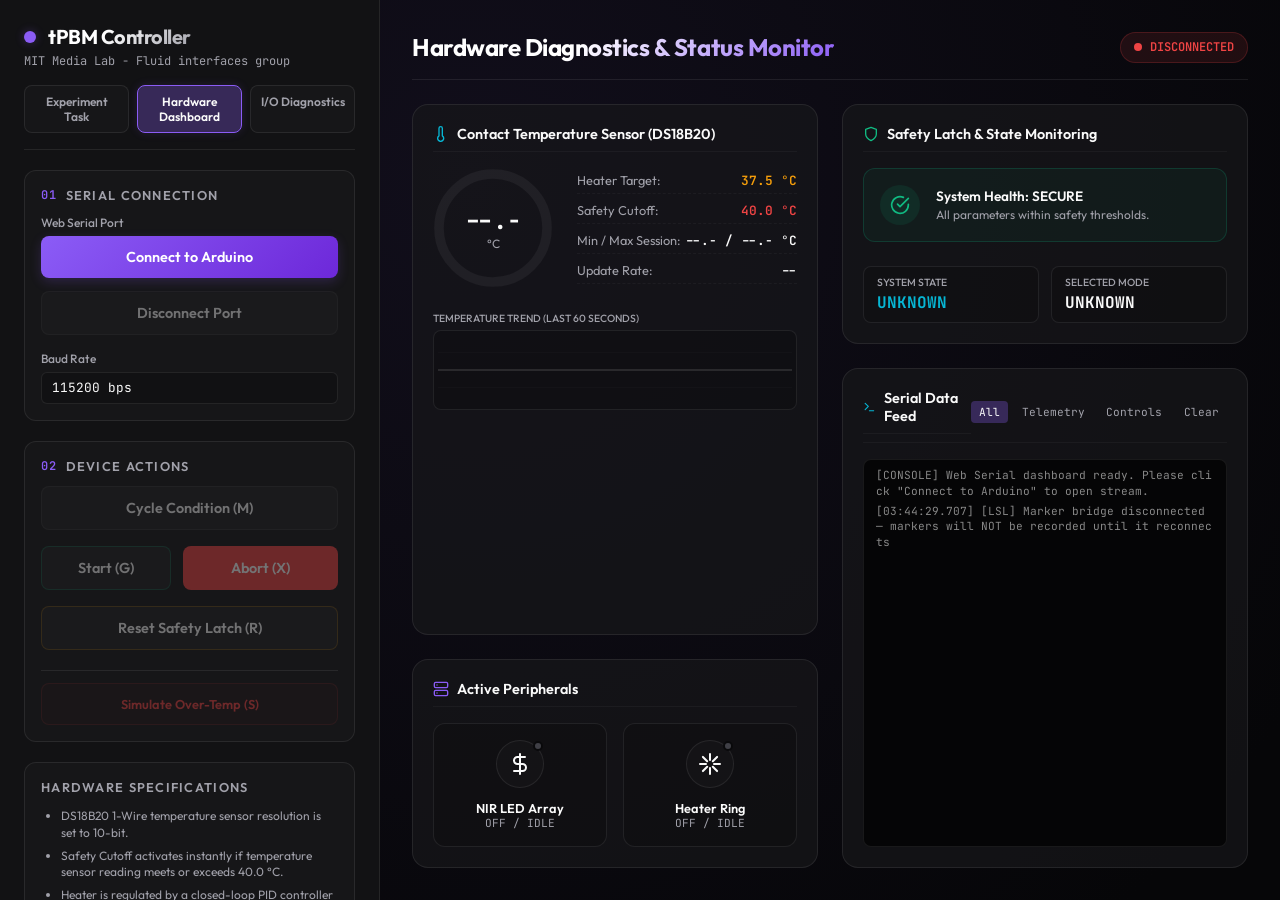
==== commit 089264e7: "Add PID closed-loop control for the heating condition Replaces the on-off hysteresis thermostat with" ====
--- a/APP/arduino.html
+++ b/APP/arduino.html
@@ -64,7 +64,7 @@
         <ul style="padding-left: 1.25rem; display: flex; flex-direction: column; gap: 0.35rem;">
           <li>DS18B20 1-Wire temperature sensor resolution is set to 10-bit.</li>
           <li>Safety Cutoff activates instantly if temperature sensor reading meets or exceeds 40.0 °C.</li>
-          <li>Target heater temperature is 37.5 °C with a 0.5 °C hysteresis window.</li>
+          <li>Heater is regulated by a closed-loop PID controller to the calibrated NIR-matched target (default 37.5 °C); watch <code>HEATER_PID</code> lines (duty %, temp, target) in the feed.</li>
           <li>LED Blinding constraint: Mode LEDs turn off completely while active stimulation is running.</li>
         </ul>
       </section>
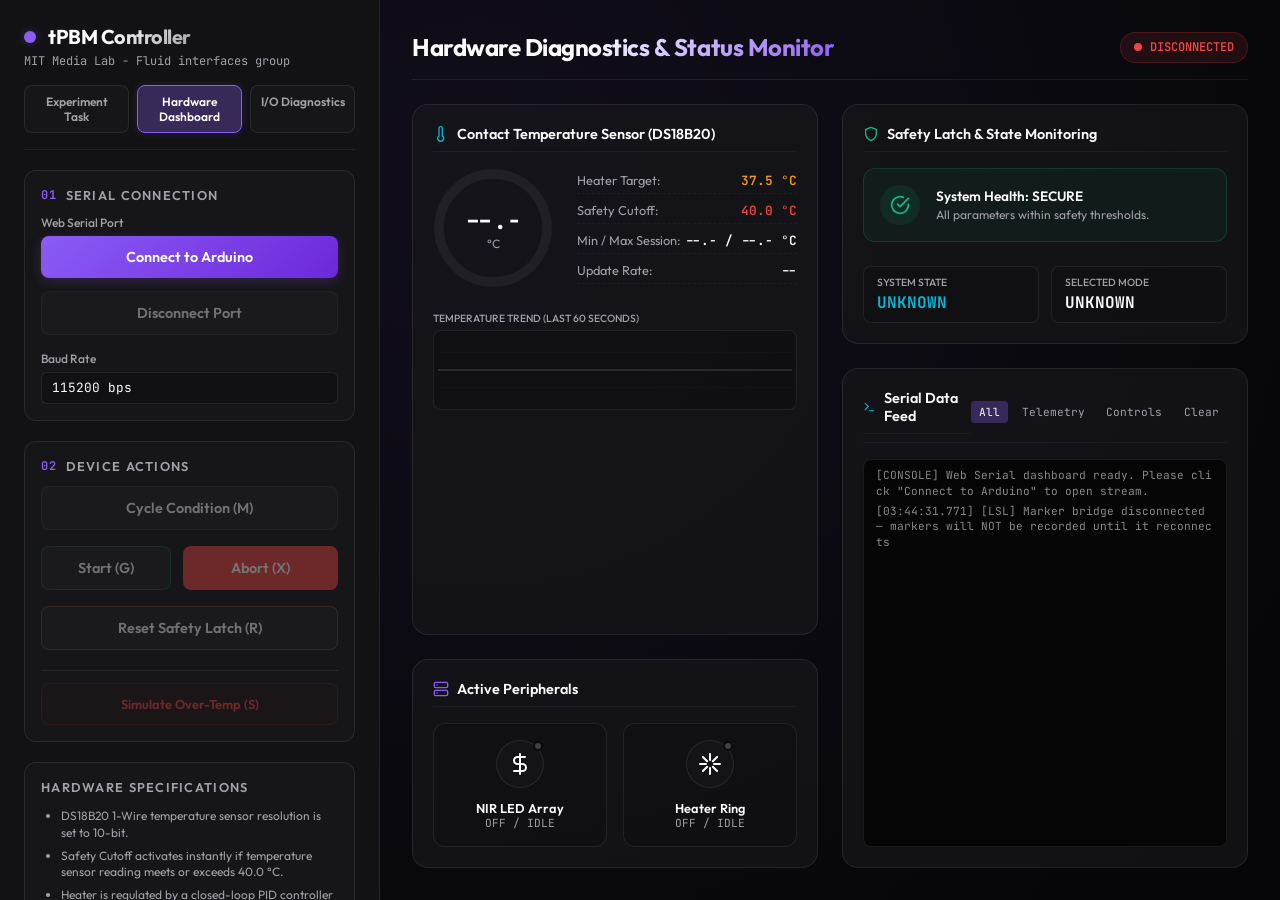
==== commit 5bf947a6: "Report Web Serial failures the operator can act on The dashboard reported every connection failure a" ====
--- a/APP/arduino.html
+++ b/APP/arduino.html
@@ -241,6 +241,6 @@
 
   <script src="serial_lock.js?v=1"></script>
   <script src="lsl_markers.js?v=1"></script>
-  <script src="arduino.js?v=6"></script>
+  <script src="arduino.js?v=7"></script>
 </body>
 </html>
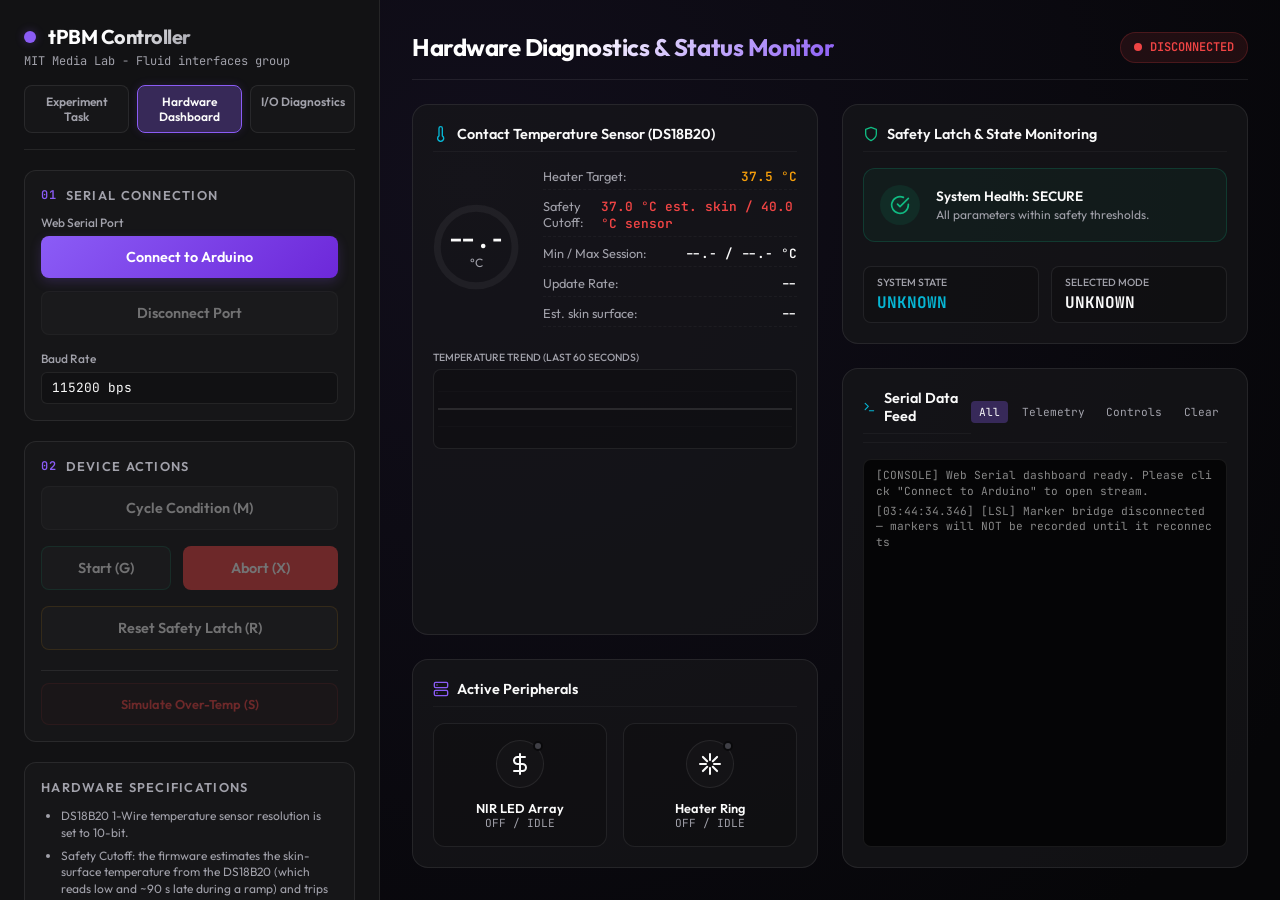
==== commit 5da4f5f6: "Trip the safety cutoff on an estimated skin-surface temperature The DS18B20 sits behind the contact " ====
--- a/APP/arduino.html
+++ b/APP/arduino.html
@@ -63,7 +63,7 @@
         <h3>Hardware Specifications</h3>
         <ul style="padding-left: 1.25rem; display: flex; flex-direction: column; gap: 0.35rem;">
           <li>DS18B20 1-Wire temperature sensor resolution is set to 10-bit.</li>
-          <li>Safety Cutoff activates instantly if temperature sensor reading meets or exceeds 40.0 °C.</li>
+          <li>Safety Cutoff: the firmware estimates the skin-surface temperature from the DS18B20 (which reads low and ~90 s late during a ramp) and trips at an estimated 37.0 °C; the raw sensor reading ≥ 40.0 °C remains a backstop. The estimate is the 4th <code>TEMP_LOG</code> field.</li>
           <li>Heater is regulated by a closed-loop PID controller to the calibrated NIR-matched target (default 37.5 °C); watch <code>HEATER_PID</code> lines (duty %, temp, target) in the feed.</li>
           <li>LED Blinding constraint: Mode LEDs turn off completely while active stimulation is running.</li>
         </ul>
@@ -117,7 +117,7 @@
                   </div>
                   <div class="temp-stat-row">
                     <span class="temp-stat-label">Safety Cutoff:</span>
-                    <span class="temp-stat-value" style="color: var(--color-danger);">40.0 °C</span>
+                    <span class="temp-stat-value" style="color: var(--color-danger);">37.0 °C est. skin / 40.0 °C sensor</span>
                   </div>
                   <div class="temp-stat-row">
                     <span class="temp-stat-label">Min / Max Session:</span>
@@ -126,6 +126,10 @@
                   <div class="temp-stat-row">
                     <span class="temp-stat-label">Update Rate:</span>
                     <span class="temp-stat-value" id="temp-update-rate">--</span>
+                  </div>
+                  <div class="temp-stat-row">
+                    <span class="temp-stat-label">Est. skin surface:</span>
+                    <span class="temp-stat-value" id="temp-surface-est">--</span>
                   </div>
                 </div>
 
@@ -241,6 +245,6 @@
 
   <script src="serial_lock.js?v=1"></script>
   <script src="lsl_markers.js?v=1"></script>
-  <script src="arduino.js?v=7"></script>
+  <script src="arduino.js?v=8"></script>
 </body>
 </html>
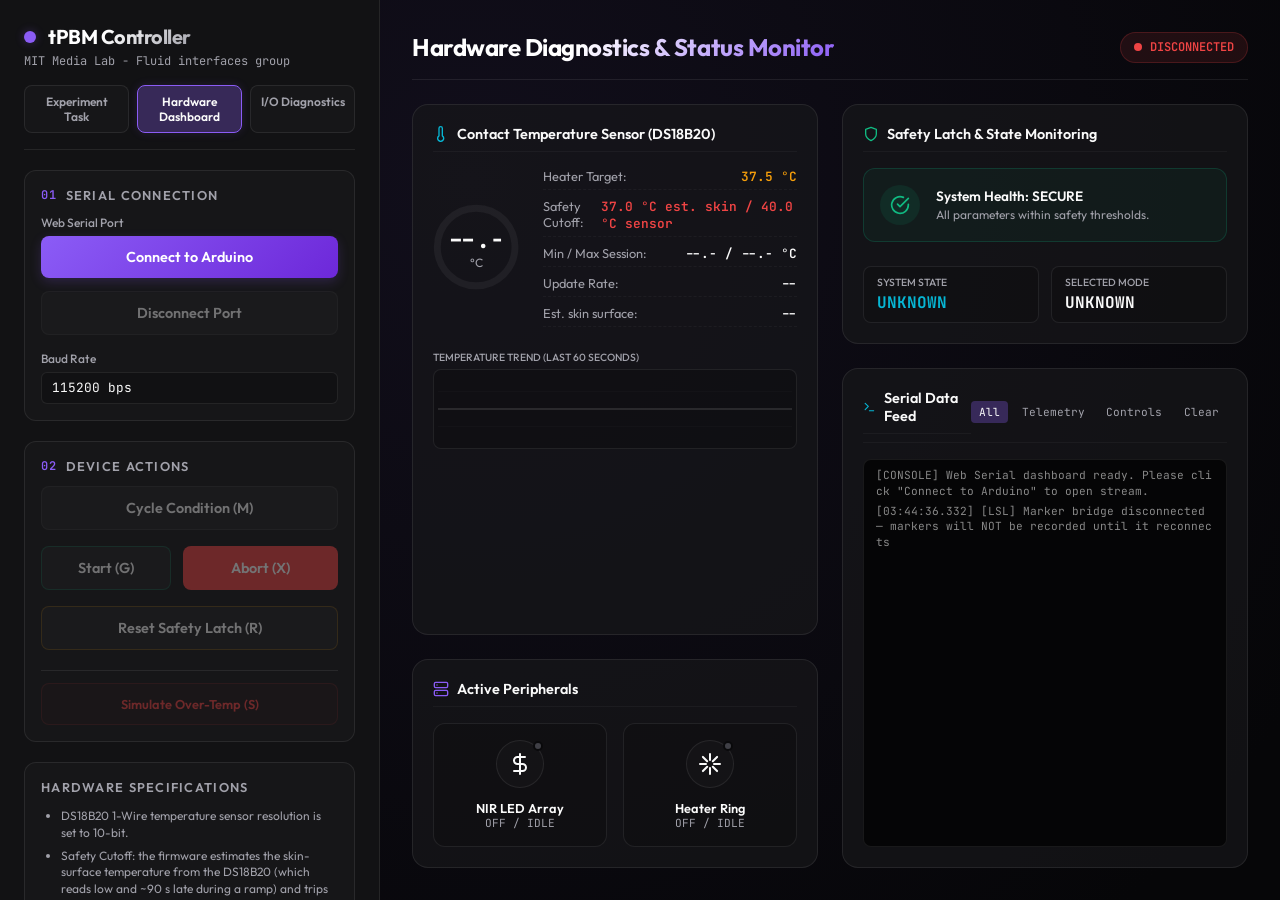
==== commit 8b0b1f6a: "Readiness audit fixes: real-session gate, block-3 sham answer, abort races, firmware fail-safes, doc" ====
--- a/APP/arduino.html
+++ b/APP/arduino.html
@@ -245,6 +245,6 @@
 
   <script src="serial_lock.js?v=1"></script>
   <script src="lsl_markers.js?v=1"></script>
-  <script src="arduino.js?v=8"></script>
+  <script src="arduino.js?v=9"></script>
 </body>
 </html>
